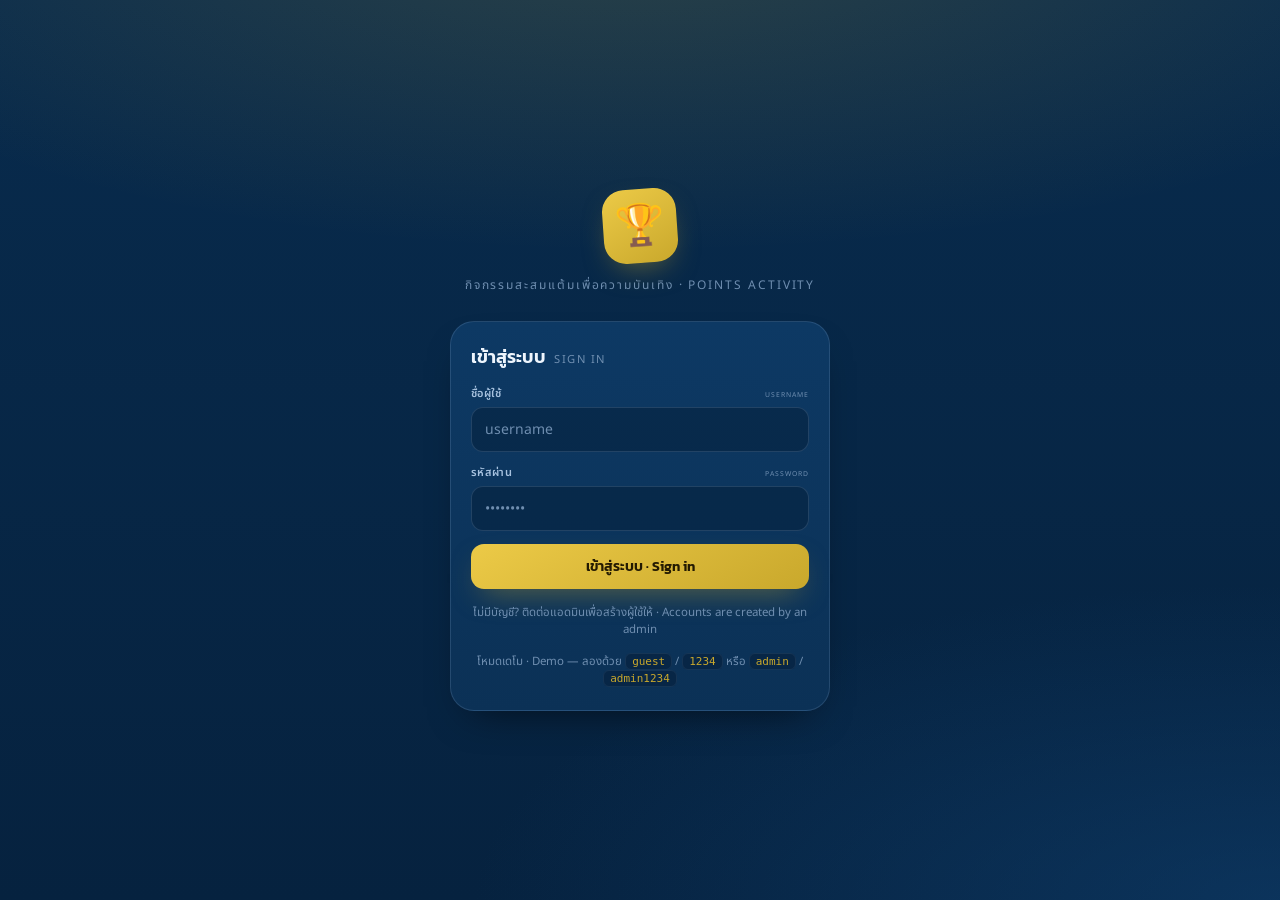
==== uploads/worldcup/static/index.html @ 374d7486 "Champion pool is now an admin-managed team list (add/remove) Instead of deriving the pickable teams " ====
<!DOCTYPE html>
<html lang="th">
<head>
<meta charset="UTF-8">
<meta name="viewport" content="width=device-width, initial-scale=1, viewport-fit=cover, maximum-scale=1">
<!-- belt-and-suspenders against proxies that ignore the HTTP no-store header -->
<meta http-equiv="Cache-Control" content="no-store">
<meta http-equiv="Pragma" content="no-cache">
<meta http-equiv="Expires" content="0">
<title>Event For Friend · Points Activity</title>
<link rel="preconnect" href="https://fonts.googleapis.com">
<link rel="preconnect" href="https://fonts.gstatic.com" crossorigin>
<link href="https://fonts.googleapis.com/css2?family=Kanit:ital,wght@0,400;0,500;0,600;0,700;1,600;1,700&family=Noto+Sans+Thai:wght@400;500;600&display=swap" rel="stylesheet">
<link rel="stylesheet" href="styles.css?v=13">
</head>
<body>

<!-- ══ LOGIN (self-registration disabled — Admin creates users) ══ -->
<div class="auth" id="authScreen">
  <div class="auth-inner">
    <div class="auth-logo">
      <div class="cup-big">🏆</div>
      <p>กิจกรรมสะสมแต้มเพื่อความบันเทิง · Points Activity</p>
    </div>
    <div class="auth-card">
      <div class="auth-title">เข้าสู่ระบบ <span class="en">Sign in</span></div>
      <div class="auth-err" id="authErr"></div>
      <form id="loginForm" onsubmit="App.doLogin(event)">
        <div class="form-row">
          <label class="fld">ชื่อผู้ใช้ <span class="en">Username</span></label>
          <input class="in" id="loginUser" autocomplete="username" placeholder="username" required>
        </div>
        <div class="form-row">
          <label class="fld">รหัสผ่าน <span class="en">Password</span></label>
          <input class="in" id="loginPass" type="password" autocomplete="current-password" placeholder="••••••••" required>
        </div>
        <button class="btn btn-gold btn-block" type="submit">เข้าสู่ระบบ · Sign in</button>
      </form>
      <div class="auth-note">ไม่มีบัญชี? ติดต่อแอดมินเพื่อสร้างผู้ใช้ให้ · Accounts are created by an admin</div>
      <div class="hint-creds" id="demoHint" style="display:none">
        โหมดเดโม · Demo — ลองด้วย <code>guest</code> / <code>1234</code> หรือ <code>admin</code> / <code>admin1234</code>
      </div>
    </div>
  </div>
</div>

<!-- ══ APP ════════════════════════════════════════════════════ -->
<div class="shell" id="appShell" style="display:none">
  <div class="demo-flag" id="demoFlag">⚡ โหมดเดโม — Demo mode (ไม่ได้เชื่อมต่อเซิร์ฟเวอร์)</div>

  <header class="appbar">
    <div class="brand">
      <div class="cup">🏆</div>
      <div class="t"><b>Event For Friend</b><span>Points Activity</span></div>
    </div>
    <div class="appbar-user">
      <button class="icon-btn" id="tweakBtn" title="ปรับแต่ง / Tweaks" onclick="Tweaks.toggle()">⚙</button>
      <button class="avatar" id="topAvatar" title="โปรไฟล์ / Profile" onclick="App.openProfile()">?</button>
      <button class="icon-btn" title="ออกจากระบบ / Logout" onclick="App.logout()">⏻</button>
    </div>
  </header>

  <main class="scroll" id="scroll">

    <!-- ── PREDICT ── -->
    <section class="view active" id="view-matches" data-screen-label="Predict">
      <div id="meHero"></div>
      <div id="nextHero"></div>
      <div class="section-label"><span class="dot"></span> นัดที่เปิดให้ทาย · Open fixtures</div>
      <div id="matchList"></div>
    </section>

    <!-- ── RESULTS ── -->
    <section class="view" id="view-results" data-screen-label="Results">
      <div class="page-head">
        <h1>ผลการแข่งขัน <span class="en">Results</span></h1>
        <div class="sub">นัดที่จบแล้ว แยกตามรอบ · finished fixtures by stage</div>
      </div>
      <div id="resultsSummary"></div>
      <div id="resultsList"></div>
    </section>

    <!-- ── LEADERBOARD ── -->
    <section class="view" id="view-leaderboard" data-screen-label="Leaderboard">
      <div class="page-head">
        <h1>ตารางคะแนน <span class="en">Leaderboard</span></h1>
        <div class="sub">อันดับจากแต้มทายผล · ranked by points</div>
      </div>
      <div class="lb-phase-tabs" id="lbPhaseTabs"></div>
      <div id="podium"></div>
      <div id="lbList" class="lb-list"></div>
    </section>

    <!-- ── CHAMPION ── -->
    <section class="view" id="view-champion" data-screen-label="Champion">
      <div class="page-head">
        <h1>ทายแชมป์ <span class="en">Champion</span></h1>
        <div class="sub" id="champSub">ทายทีมที่จะได้แชมป์จาก 8 ทีมสุดท้าย</div>
      </div>
      <div id="champBody"></div>
    </section>

    <!-- ── HISTORY ── -->
    <section class="view" id="view-history" data-screen-label="History">
      <div class="page-head">
        <h1>ประวัติการทาย <span class="en">My Predictions</span></h1>
        <div class="sub">ผลการทายทั้งหมดของคุณ · everything you've called</div>
      </div>
      <div id="histSummary"></div>
      <div id="histList" class="hist"></div>
    </section>

    <!-- ── ADMIN ── -->
    <section class="view" id="view-admin" data-screen-label="Admin">
      <div class="page-head">
        <h1>แอดมิน <span class="en">Admin</span></h1>
        <div class="sub">จัดการนัด · ผู้ใช้ · ทีม · ข้อมูล</div>
      </div>

      <!-- New fixture -->
      <div class="card">
        <div class="section-label" style="margin-top:0"><span class="dot"></span> เพิ่มนัดใหม่ · New fixture</div>
        <form id="addMatchForm" onsubmit="App.addMatch(event)">
          <div class="form-2">
            <div class="form-row">
              <label class="fld">เจ้าบ้าน <span class="en">Home</span></label>
              <input class="in" id="amHome" list="teamNames" placeholder="Spain" required oninput="App.onTeamInput('home')">
            </div>
            <div class="form-row">
              <label class="fld">ทีมเยือน <span class="en">Away</span></label>
              <input class="in" id="amAway" list="teamNames" placeholder="Germany" required oninput="App.onTeamInput('away')">
            </div>
          </div>

          <div class="form-row">
            <label class="fld">ธงทีม <span class="en">Team flags</span></label>
            <div class="flag-help">เลือกทีมจากทะเบียน → ระบบใส่ธงให้อัตโนมัติ หรือวางลิงก์รูปธง (URL) เอง · auto-filled from the team registry; paste a URL to override</div>
            <div class="form-2">
              <div class="flagpick">
                <span class="flag-prev" id="amHomeFlagPrev"></span>
                <input class="in" id="amHomeFlag" placeholder="ธงเจ้าบ้าน (URL)" autocomplete="off" oninput="App.onFlagInput('home')">
              </div>
              <div class="flagpick">
                <span class="flag-prev" id="amAwayFlagPrev"></span>
                <input class="in" id="amAwayFlag" placeholder="ธงทีมเยือน (URL)" autocomplete="off" oninput="App.onFlagInput('away')">
              </div>
            </div>
          </div>

          <div class="form-row">
            <label class="fld">ทีมต่อ (แฮนดิแคป) <span class="en">Handicap team</span></label>
            <div class="seg" id="amHdcpSel"></div>
          </div>
          <div class="form-2">
            <div class="form-row">
              <label class="fld">ค่าแฮนดิแคป <span class="en">Line</span></label>
              <select class="in" id="amHdcpVal">
                <option value="0">0 — เสมอ (draw)</option>
                <option value="0.25">0.25</option>
                <option value="0.5" selected>0.5</option>
                <option value="0.75">0.75</option>
                <option value="1">1.0</option>
                <option value="1.25">1.25</option>
                <option value="1.5">1.5</option>
                <option value="1.75">1.75</option>
                <option value="2">2.0</option>
                <option value="2.25">2.25</option>
                <option value="2.5">2.5</option>
                <option value="2.75">2.75</option>
                <option value="3">3.0</option>
                <option value="3.25">3.25</option>
                <option value="3.5">3.5</option>
                <option value="3.75">3.75</option>
                <option value="4">4.0</option>
                <option value="4.25">4.25</option>
                <option value="4.5">4.5</option>
                <option value="4.75">4.75</option>
                <option value="5">5.0</option>
              </select>
            </div>
            <div class="form-row">
              <label class="fld">รอบ <span class="en">Stage</span></label>
              <select class="in" id="amStage"></select>
            </div>
          </div>
          <div class="form-row">
            <label class="fld">เวลาเตะ <span class="en">Kickoff</span></label>
            <input class="in" id="amKickoff" type="datetime-local" required>
          </div>
          <button class="btn btn-gold btn-block" type="submit">+ เพิ่มนัด · Add fixture</button>
        </form>
      </div>

      <!-- Champion prediction config -->
      <div class="card">
        <div class="section-label" style="margin-top:0"><span class="dot"></span> 🏆 ทายแชมป์ · Champion prediction</div>
        <div class="faint" style="font-size:11px;margin:-4px 0 10px">ทีมให้เลือกมาจากนัดรอบ Quarter-finals อัตโนมัติ · ปิดรับตามเวลาด้านล่าง · ประกาศแชมป์เมื่อจบเพื่อแจกคะแนน</div>
        <div id="champAdmin"></div>
      </div>

      <!-- Live in-progress scores -->
      <div class="card">
        <div class="section-label" style="margin-top:0"><span class="dot"></span> 🔴 สกอร์สด · กำลังแข่งขัน</div>
        <div class="faint" style="font-size:11px;margin:-4px 0 10px">นัดที่ <b>ผูก event ไว้</b> ระบบจะดึงสกอร์ <b>อัตโนมัติทุก 15 นาที</b> ตั้งแต่เริ่มเตะไป 150 นาที และปิดผลให้เองเมื่อจบเกม — ไม่ต้องเปิดหน้าจอค้างไว้ (กรอกเองด้านล่างได้เสมอ)</div>
        <div style="display:flex;gap:8px;flex-wrap:wrap;margin-bottom:10px">
          <button class="btn btn-ghost btn-sm" onclick="App.loadApiFixtures()">📋 โหลดรายชื่อนัด (ESPN)</button>
          <button class="btn btn-ghost btn-sm" onclick="App.fetchScores()">🔄 ดึงสกอร์ตอนนี้</button>
        </div>
        <div id="liveScores"></div>
      </div>

      <!-- Fixtures / results / lock -->
      <div class="card">
        <div class="section-label" style="margin-top:0"><span class="dot"></span> นัด · ผล · ปิดรับทาย</div>
        <div id="adminMatches"></div>
      </div>

      <!-- Create user -->
      <div class="card">
        <div class="section-label" style="margin-top:0"><span class="dot"></span> สร้างผู้ใช้ · Create user</div>
        <form id="createUserForm" onsubmit="App.createUser(event)">
          <div class="form-row">
            <label class="fld">ชื่อเล่นเจ้าของ User <span class="en">Display name</span></label>
            <input class="in" id="cuName" placeholder="เช่น เจมส์" required>
          </div>
          <div class="form-2">
            <div class="form-row">
              <label class="fld">Username</label>
              <input class="in" id="cuUser" autocomplete="off" placeholder="james" required>
            </div>
            <div class="form-row">
              <label class="fld">Password</label>
              <input class="in" id="cuPass" placeholder="••••••" required>
            </div>
          </div>
          <button class="btn btn-gold btn-block" type="submit">+ สร้างผู้ใช้ · Create</button>
        </form>
        <div id="adminUsers" class="urlist"></div>
      </div>

      <!-- Teams registry -->
      <div class="card">
        <div class="section-label" style="margin-top:0"><span class="dot"></span> ทะเบียนทีม + ธง · Teams &amp; flags</div>
        <div class="flag-help">กำหนดธงของแต่ละทีมไว้ล่วงหน้า เพื่อไม่ต้องใส่ URL ทุกครั้งตอนเพิ่มนัด</div>
        <form id="teamForm" onsubmit="App.saveTeam(event)">
          <div class="flagpick" style="margin-bottom:11px">
            <span class="flag-prev" id="tmPrev"></span>
            <input class="in" id="tmName" placeholder="ชื่อทีม · Team name" autocomplete="off" required oninput="App.updateTeamPrev()">
          </div>
          <div class="form-row">
            <input class="in" id="tmFlag" placeholder="ลิงก์รูปธง · Flag image URL" autocomplete="off" oninput="App.updateTeamPrev()">
          </div>
          <button class="btn btn-gold btn-block" type="submit">บันทึกทีม · Save team</button>
        </form>
        <div id="adminTeams" class="tlist"></div>
      </div>

      <!-- SQL console -->
      <div class="card">
        <div class="section-label" style="margin-top:0"><span class="dot"></span> คอนโซลข้อมูล · Data query (SQL)</div>
        <div class="flag-help">รันได้เฉพาะคำสั่ง <code>SELECT</code> (อ่านอย่างเดียว) บนฐานข้อมูลหลังบ้าน</div>
        <div class="sql-samples">
          <button type="button" onclick="App.sqlSample('SELECT * FROM leaderboard')">leaderboard</button>
          <button type="button" onclick="App.sqlSample('SELECT id, username, display_name FROM users')">users</button>
          <button type="button" onclick="App.sqlSample('SELECT team_home, team_away, stage, status FROM matches')">matches</button>
          <button type="button" onclick="App.sqlSample('SELECT COUNT(*) FROM predictions')">count predictions</button>
        </div>
        <textarea class="in sql-box" id="sqlBox" rows="3" placeholder="SELECT * FROM matches WHERE status='finished'"></textarea>
        <button class="btn btn-gold btn-block" onclick="App.runQuery()">▶ รัน · Run</button>
        <div id="sqlOut" class="sql-out"></div>
      </div>
    </section>

  </main>

  <nav class="tabbar" id="tabbar">
    <button class="tab active" data-view="matches" onclick="App.go('matches')">
      <span class="ic">⚽</span><span class="lb">ทายผล</span><span class="en">Predict</span>
    </button>
    <button class="tab" data-view="results" onclick="App.go('results')">
      <span class="ic">📊</span><span class="lb">ผลแข่ง</span><span class="en">Results</span>
    </button>
    <button class="tab" data-view="leaderboard" onclick="App.go('leaderboard')">
      <span class="ic">🏅</span><span class="lb">คะแนน</span><span class="en">Ranks</span>
    </button>
    <button class="tab" data-view="champion" onclick="App.go('champion')">
      <span class="ic">🏆</span><span class="lb">แชมป์</span><span class="en">Champion</span>
    </button>
    <button class="tab" data-view="history" onclick="App.go('history')">
      <span class="ic">📜</span><span class="lb">ประวัติ</span><span class="en">History</span>
    </button>
    <button class="tab" data-view="admin" id="adminTab" onclick="App.go('admin')" style="display:none">
      <span class="ic">🛠️</span><span class="lb">แอดมิน</span><span class="en">Admin</span>
    </button>
  </nav>
</div>

<datalist id="teamNames"></datalist>
<div id="toast"></div>

<!-- ══ PROFILE / EDIT-USER MODAL ════════════════════════════ -->
<div id="modal" class="modal-overlay" onclick="App.modalBg(event)">
  <div class="modal-card">
    <div class="modal-head"><b id="modalTitle">โปรไฟล์ของฉัน</b><button type="button" onclick="App.closeModal()">×</button></div>
    <form id="profileForm" onsubmit="App.saveProfile(event)">
      <div class="form-row">
        <label class="fld">ชื่อเล่น <span class="en">Display name</span></label>
        <input class="in" id="pfName" autocomplete="off" required>
      </div>
      <div class="form-row" id="pfUserRow" style="display:none">
        <label class="fld">Username</label>
        <input class="in" id="pfUser" autocomplete="off" disabled>
      </div>
      <div class="form-row" id="pfKoRow" style="display:none">
        <label class="fld">สิทธิ์ทายรอบน็อคเอาท์ <span class="en">Knockout access</span></label>
        <div class="tw-toggle" onclick="App.togglePfKnockout()" style="cursor:pointer">
          <span id="pfKoLabel">อนุญาตให้ทาย</span>
          <div class="sw" id="pfKoSw"></div>
        </div>
      </div>
      <div class="form-row">
        <label class="fld">รหัสผ่านใหม่ <span class="en">New password</span></label>
        <input class="in" id="pfPass" autocomplete="new-password" placeholder="เว้นว่างไว้ถ้าไม่เปลี่ยน">
      </div>
      <button class="btn btn-gold btn-block" type="submit">บันทึก · Save</button>
    </form>
  </div>
</div>

<!-- ══ TWEAKS PANEL ══════════════════════════════════════════ -->
<div id="tweaks">
  <div class="tw-head" id="twHead">
    <b>⚙ ปรับแต่ง · Tweaks</b>
    <button onclick="Tweaks.toggle()" title="ปิด">×</button>
  </div>
  <div class="tw-body" id="twBody"></div>
</div>

<script src="flags.js?v=13"></script>
<script src="demo.js?v=13"></script>
<script src="app.js?v=13"></script>
<script src="tweaks.js?v=13"></script>
</body>
</html>
---- uploads/worldcup/static/styles.css ----
/* ─────────────────────────────────────────────────────────────
   ทายผลฟุตบอลโลก 2026 — World Cup Prediction
   Playful / friendly · mobile-first · Navy + Gold
   ───────────────────────────────────────────────────────────── */

:root{
  /* fonts (overridable by Tweaks) */
  --font-display:'Kanit', system-ui, sans-serif;
  --font-body:'Noto Sans Thai','Kanit', system-ui, sans-serif;

  /* brand */
  --navy:#0B3D6B;
  --gold:#C9A82C;        /* overridable accent */
  --gold-bright:#ecca47;

  /* surfaces — navy stack */
  --bg-0:#06223f;
  --bg-1:#082b4d;
  --surface:#0d3964;
  --surface-2:#114578;
  --surface-hi:#15528d;
  --line:rgba(168,200,232,.16);
  --line-soft:rgba(168,200,232,.09);

  /* text */
  --text:#eef5fd;
  --dim:#a6c1de;
  --faint:#6f8eb0;

  /* semantic (shared chroma/lightness, varied hue) */
  --win:oklch(0.74 0.14 150);
  --win-bg:oklch(0.74 0.14 150 / .14);
  --loss:oklch(0.70 0.15 28);
  --loss-bg:oklch(0.70 0.15 28 / .14);
  --half:oklch(0.74 0.13 75);
  --half-bg:oklch(0.74 0.13 75 / .14);
  --draw:oklch(0.74 0.07 250);
  --draw-bg:oklch(0.74 0.07 250 / .14);

  /* geometry */
  --r-lg:24px;
  --r-md:18px;
  --r-sm:12px;
  --pad:18px;
  --gap:14px;
  --shell:480px;

  --shadow:0 18px 40px -22px rgba(0,0,0,.7);
  --shadow-gold:0 12px 30px -12px color-mix(in srgb, var(--gold) 55%, transparent);
}

/* density tweak */
[data-density="compact"]{ --pad:13px; --gap:10px; --r-lg:18px; --r-md:14px; }

*{margin:0;padding:0;box-sizing:border-box}
html{ -webkit-text-size-adjust:100%; }
body{
  font-family:var(--font-body);
  color:var(--text);
  background:
    radial-gradient(120% 60% at 50% -8%, color-mix(in srgb, var(--gold) 18%, transparent), transparent 60%),
    radial-gradient(90% 50% at 100% 100%, rgba(17,69,120,.5), transparent 70%),
    linear-gradient(180deg, var(--bg-1), var(--bg-0));
  background-attachment:fixed;
  min-height:100dvh;
  -webkit-font-smoothing:antialiased;
  font-size:15px;
  line-height:1.45;
}
button{font-family:inherit}
a{color:inherit;text-decoration:none}
::selection{background:var(--gold);color:#1b1402}

/* tiny scrollbar */
::-webkit-scrollbar{width:8px;height:8px}
::-webkit-scrollbar-thumb{background:var(--line);border-radius:8px}

/* monogram flag (Tweaks: flags=mono) */
.mono-flag{
  display:inline-grid;place-items:center;width:1.05em;height:1.05em;border-radius:7px;
  font-family:var(--font-display);font-weight:700;font-size:.5em;line-height:1;
  background:var(--surface-2);color:var(--gold-bright);border:1px solid var(--line);
  vertical-align:middle;letter-spacing:0;filter:none;
}
.tm .mono-flag,.side .mono-flag{font-size:.42em;width:1.1em;height:1.1em;border-radius:10px}
.h-teams .mono-flag,.am-fixt .mono-flag,.pbtn .mono-flag{font-size:.85em;width:1.5em;height:1.5em;border-radius:6px}

/* image flag (admin-defined) — sized to match the emoji box of its context */
.flag-img{display:inline-grid;place-items:center;overflow:hidden;border-radius:5px;line-height:0;vertical-align:middle;filter:none}
.flag-img img{width:1.32em;height:.92em;object-fit:cover;border-radius:5px;display:block;box-shadow:0 2px 5px rgba(0,0,0,.4)}
.tm .flag-img img,.side .flag-img img{border-radius:7px}
.flag-img.img-fail{width:1.05em;height:1.05em;border-radius:7px;background:var(--surface-2);border:1px solid var(--line)}
.flag-img.img-fail::after{content:attr(data-mono);font-family:var(--font-display);font-weight:700;font-size:.5em;color:var(--gold-bright)}
.tm .flag-img.img-fail,.side .flag-img.img-fail{font-size:.42em;width:1.1em;height:1.1em}

/* eyebrow / bilingual sub-label */
.en{font-family:var(--font-body);font-weight:400;letter-spacing:.14em;text-transform:uppercase;font-size:.62em;color:var(--faint)}
.muted{color:var(--dim)}
.faint{color:var(--faint)}

/* ── App shell — phone width centered ─────────────────────── */
.shell{
  max-width:var(--shell);
  margin:0 auto;
  min-height:100dvh;
  display:flex;
  flex-direction:column;
  position:relative;
  background:linear-gradient(180deg, rgba(13,57,100,.28), rgba(6,34,63,.0) 240px);
}
@media(min-width:520px){
  .shell{ border-left:1px solid var(--line-soft); border-right:1px solid var(--line-soft); }
}

/* ── Top app bar ──────────────────────────────────────────── */
.appbar{
  position:sticky;top:0;z-index:40;
  display:flex;align-items:center;justify-content:space-between;
  padding:14px 18px 12px;
  backdrop-filter:blur(14px);
  background:linear-gradient(180deg, rgba(8,43,77,.92), rgba(8,43,77,.62));
  border-bottom:1px solid var(--line-soft);
}
.brand{display:flex;align-items:center;gap:10px;font-family:var(--font-display);font-weight:700}
.brand .cup{
  width:34px;height:34px;border-radius:11px;display:grid;place-items:center;font-size:18px;
  background:linear-gradient(150deg, var(--gold-bright), var(--gold));
  color:#231a02;box-shadow:var(--shadow-gold);
}
.brand .t{line-height:1.05}
.brand .t b{font-size:15px;letter-spacing:.2px}
.brand .t span{display:block;font-size:9.5px;letter-spacing:.2em;text-transform:uppercase;color:var(--faint);font-family:var(--font-body)}
.appbar-user{display:flex;align-items:center;gap:9px}
.avatar{
  width:34px;height:34px;border-radius:50%;display:grid;place-items:center;
  font-family:var(--font-display);font-weight:600;font-size:14px;
  background:var(--surface-2);color:var(--gold);border:1px solid var(--line);
}
.icon-btn{
  width:34px;height:34px;border-radius:11px;border:1px solid var(--line);
  background:rgba(255,255,255,.03);color:var(--dim);cursor:pointer;display:grid;place-items:center;
  font-size:15px;transition:.18s;
}
.icon-btn:hover{background:var(--surface-2);color:var(--text)}

/* ── Scroll area ──────────────────────────────────────────── */
.scroll{flex:1;overflow-y:auto;padding:18px 16px 110px;}
.view{display:none}
.view.active{display:block}
@media(prefers-reduced-motion:no-preference){
  .view.active{animation:rise .32s cubic-bezier(.2,.7,.3,1)}
}
@keyframes rise{from{transform:translateY(10px)}to{transform:none}}

.page-head{margin:2px 2px 16px}
.page-head h1{font-family:var(--font-display);font-weight:600;font-size:23px;letter-spacing:.2px;display:flex;align-items:baseline;gap:9px}
.page-head .sub{color:var(--faint);font-size:12px;margin-top:2px}

/* ── Cards ────────────────────────────────────────────────── */
.card{
  background:linear-gradient(180deg, var(--surface), color-mix(in srgb, var(--surface) 86%, #000));
  border:1px solid var(--line);
  border-radius:var(--r-lg);
  padding:var(--pad);
}
.card + .card{margin-top:var(--gap)}
[data-cardstyle="glassy"] .card{
  background:rgba(20,66,114,.45);
  backdrop-filter:blur(10px);
}

/* ── Hero: my stats strip ─────────────────────────────────── */
.mecard{
  position:relative;overflow:hidden;
  background:
    radial-gradient(120% 130% at 100% 0%, color-mix(in srgb, var(--gold) 26%, transparent), transparent 55%),
    linear-gradient(150deg, var(--surface-hi), var(--navy));
  border:1px solid color-mix(in srgb, var(--gold) 30%, var(--line));
  border-radius:var(--r-lg);
  padding:16px 18px;
  box-shadow:var(--shadow);
}
.mecard::after{
  content:"";position:absolute;right:-30px;top:-40px;width:150px;height:150px;border-radius:50%;
  background:repeating-linear-gradient(45deg, rgba(255,255,255,.05) 0 9px, transparent 9px 18px);
  opacity:.5;pointer-events:none;
}
.mecard .hello{font-size:12px;color:var(--dim)}
.mecard .name{font-family:var(--font-display);font-weight:600;font-size:19px;margin-top:1px}
.me-stats{display:grid;grid-template-columns:repeat(3,1fr);gap:10px;margin-top:14px}
.stat{background:rgba(6,34,63,.5);border:1px solid var(--line-soft);border-radius:var(--r-sm);padding:10px 8px;text-align:center}
.stat .v{font-family:var(--font-display);font-weight:700;font-size:22px;line-height:1;color:var(--gold-bright)}
.stat .v small{font-size:12px;font-weight:600;color:var(--dim)}
.stat .k{font-size:10.5px;color:var(--faint);margin-top:5px;letter-spacing:.03em}
.stat-hot{border-color:color-mix(in srgb,var(--gold) 45%,transparent);background:color-mix(in srgb,var(--gold) 12%,rgba(6,34,63,.5))}
.rankpill{
  position:absolute;top:16px;right:16px;display:flex;align-items:center;gap:6px;
  background:rgba(6,34,63,.55);border:1px solid var(--line);border-radius:999px;padding:5px 11px 5px 8px;
}
.rankpill .hash{color:var(--gold);font-family:var(--font-display);font-weight:700;font-size:16px}
.rankpill .lbl{font-size:10px;color:var(--faint);text-transform:uppercase;letter-spacing:.12em}

/* ── Next match countdown ─────────────────────────────────── */
.next-wrap{margin-top:var(--gap)}
.section-label{display:flex;align-items:center;gap:8px;margin:22px 2px 11px;font-size:12px;letter-spacing:.04em;color:var(--dim);text-transform:uppercase;font-weight:600}
.section-label::after{content:"";flex:1;height:1px;background:var(--line-soft)}
.section-label .dot{width:7px;height:7px;border-radius:50%;background:var(--gold);box-shadow:0 0 0 4px color-mix(in srgb,var(--gold) 22%,transparent)}

.nextcard{
  position:relative;overflow:hidden;
  background:linear-gradient(135deg, var(--navy), #0a3157 70%);
  border:1px solid var(--line);border-radius:var(--r-lg);padding:16px 16px 18px;box-shadow:var(--shadow);
}
.nextcard .ribbon{
  display:inline-flex;align-items:center;gap:6px;font-size:10.5px;font-weight:700;letter-spacing:.1em;text-transform:uppercase;
  color:#231a02;background:linear-gradient(90deg,var(--gold-bright),var(--gold));padding:4px 10px;border-radius:999px;
}
.nextcard .vs-row{display:flex;align-items:center;justify-content:center;gap:14px;margin:16px 0 4px}
.tm{display:flex;flex-direction:column;align-items:center;gap:7px;flex:1;min-width:0}
.tm .flag{font-size:40px;line-height:1;filter:drop-shadow(0 4px 8px rgba(0,0,0,.4))}
.tm .nm{font-family:var(--font-display);font-weight:600;font-size:14px;text-align:center;line-height:1.1;min-height:2.2em;display:flex;align-items:flex-start;justify-content:center}
.vs-mid{display:flex;flex-direction:column;align-items:center;gap:3px}
.vs-mid .vs{font-family:var(--font-display);font-style:italic;font-weight:700;color:var(--faint);font-size:14px}

.countdown{display:flex;justify-content:center;gap:8px;margin-top:14px}
.cd-unit{background:rgba(6,34,63,.6);border:1px solid var(--line-soft);border-radius:12px;padding:8px 0;width:58px;text-align:center}
.cd-unit b{display:block;font-family:var(--font-display);font-weight:700;font-size:24px;color:var(--gold-bright);line-height:1;font-variant-numeric:tabular-nums}
.cd-unit span{font-size:9.5px;color:var(--faint);letter-spacing:.1em;text-transform:uppercase}
.cd-sep{font-family:var(--font-display);font-weight:700;font-size:22px;color:var(--faint);align-self:center}
.cd-live{text-align:center;margin-top:12px;font-size:12px;color:var(--loss);font-weight:600}

/* ── Match card ───────────────────────────────────────────── */
.match{
  background:linear-gradient(180deg, var(--surface), color-mix(in srgb, var(--surface) 88%, #000));
  border:1px solid var(--line);border-radius:var(--r-md);padding:14px;transition:.2s;
}
.match + .match{margin-top:12px}
.match:hover{border-color:color-mix(in srgb,var(--gold) 30%,var(--line))}
.match.is-finished{opacity:.96}
.match-top{display:flex;align-items:center;justify-content:space-between;margin-bottom:12px;gap:8px}
.ko{font-size:11.5px;color:var(--faint);display:flex;align-items:center;gap:6px}
.chip{font-size:10.5px;font-weight:700;padding:3px 9px;border-radius:999px;letter-spacing:.04em;white-space:nowrap}
.chip-live{background:var(--loss-bg);color:var(--loss);border:1px solid color-mix(in srgb,var(--loss) 35%,transparent)}
.chip-soon{background:var(--win-bg);color:var(--win);border:1px solid color-mix(in srgb,var(--win) 30%,transparent)}
.chip-done{background:var(--draw-bg);color:var(--draw);border:1px solid color-mix(in srgb,var(--draw) 30%,transparent)}
.chip-open{background:color-mix(in srgb,var(--gold) 16%,transparent);color:var(--gold-bright);border:1px solid color-mix(in srgb,var(--gold) 32%,transparent)}

/* fixture: explicit grid so flag / name / hint each sit on their own
   aligned row, regardless of name length or which side has a handicap. */
.fixture{
  display:grid;
  grid-template-columns:1fr auto 1fr;
  grid-template-rows:auto auto auto;
  align-items:start;justify-items:center;
  column-gap:8px;row-gap:5px;
}
.fx-flag{grid-row:1}
.fx-flag.fx-h{grid-column:1}
.fx-flag.fx-a{grid-column:3}
.fx-flag .flag{font-size:34px;line-height:1;filter:drop-shadow(0 3px 6px rgba(0,0,0,.35))}
.fx-name{grid-row:2;font-family:var(--font-display);font-weight:600;font-size:13.5px;text-align:center;line-height:1.12;align-self:start}
.fx-name.fx-h{grid-column:1}
.fx-name.fx-a{grid-column:3}
.fx-hint{grid-row:3;font-size:10px;color:var(--gold);font-weight:600;min-height:13px}
.fx-hint.fx-h{grid-column:1}
.fx-hint.fx-a{grid-column:3}
.mid{grid-column:2;grid-row:1 / span 3;align-self:center;display:flex;flex-direction:column;align-items:center;gap:4px;min-width:54px}
.mid .score{font-family:var(--font-display);font-weight:700;font-size:25px;color:var(--gold-bright);line-height:1;font-variant-numeric:tabular-nums}
.mid .vstxt{font-family:var(--font-display);font-style:italic;color:var(--faint);font-size:13px;font-weight:600}

/* handicap line */
.hdcp{
  margin-top:11px;display:flex;align-items:center;justify-content:center;gap:8px;
  font-size:11.5px;color:var(--dim);background:rgba(6,34,63,.45);border:1px solid var(--line-soft);
  border-radius:999px;padding:6px 12px;
}
.hdcp b{color:var(--gold-bright);font-family:var(--font-display);font-weight:600}
.hdcp .qmark{cursor:help;width:15px;height:15px;border-radius:50%;border:1px solid var(--line);display:inline-grid;place-items:center;font-size:9px;color:var(--faint)}

/* predict buttons */
.predict{display:grid;grid-template-columns:1fr 1fr;gap:8px;margin-top:12px}
.pbtn{
  min-height:46px;border:1.5px solid var(--line);background:rgba(6,34,63,.4);color:var(--dim);
  border-radius:13px;cursor:pointer;font-family:var(--font-display);font-weight:600;font-size:13.5px;
  display:flex;align-items:center;justify-content:center;gap:7px;transition:.16s;padding:0 8px;
}
.pbtn .f{font-size:18px}
.pbtn:hover{border-color:var(--gold);color:var(--text);transform:translateY(-1px)}
.pbtn:active{transform:translateY(0)}
.pbtn.sel{background:linear-gradient(150deg,var(--gold-bright),var(--gold));color:#231a02;border-color:transparent;box-shadow:var(--shadow-gold)}
.pbtn.correct{background:var(--win-bg);color:var(--win);border-color:color-mix(in srgb,var(--win) 45%,transparent)}
.pbtn.wrong{background:var(--loss-bg);color:var(--loss);border-color:color-mix(in srgb,var(--loss) 40%,transparent)}
.pbtn.locked{opacity:.55;cursor:not-allowed}

.predicted-tag{margin-top:11px;display:flex;align-items:center;justify-content:center;gap:7px;font-size:12px;color:var(--dim)}
.predicted-tag b{color:var(--gold-bright);font-family:var(--font-display);font-weight:600}
.locked-note{margin-top:11px;text-align:center;font-size:12px;color:var(--loss);font-weight:600}

/* points badge */
.pts{font-family:var(--font-display);font-weight:700;font-size:12px;padding:4px 11px;border-radius:999px;white-space:nowrap}
.pts-2{background:var(--win-bg);color:var(--win);border:1px solid color-mix(in srgb,var(--win) 40%,transparent)}
.pts-15{background:var(--half-bg);color:var(--half);border:1px solid color-mix(in srgb,var(--half) 40%,transparent)}
.pts-1{background:var(--draw-bg);color:var(--draw);border:1px solid color-mix(in srgb,var(--draw) 40%,transparent)}
.pts-05{background:var(--loss-bg);color:var(--loss);border:1px solid color-mix(in srgb,var(--loss) 35%,transparent)}
.pts-0{background:rgba(255,255,255,.05);color:var(--faint);border:1px solid var(--line-soft)}
.pts-pending{background:rgba(255,255,255,.04);color:var(--faint);border:1px dashed var(--line)}

/* result strip on finished match */
.result-strip{margin-top:11px;display:flex;align-items:center;justify-content:center;gap:10px}

/* ── Leaderboard ──────────────────────────────────────────── */
.podium{display:grid;grid-template-columns:1fr 1.15fr 1fr;align-items:end;gap:9px;margin-bottom:18px}
.pod{position:relative;border-radius:16px 16px 12px 12px;padding:12px 6px 12px;text-align:center;border:1px solid var(--line)}
.pod .medal{font-size:22px;line-height:1}
.pod .pod-av{width:44px;height:44px;border-radius:50%;margin:6px auto 5px;display:grid;place-items:center;font-family:var(--font-display);font-weight:700;font-size:17px}
.pod .pod-nm{font-family:var(--font-display);font-weight:600;font-size:12.5px;line-height:1.1;white-space:nowrap;overflow:hidden;text-overflow:ellipsis}
.pod .pod-pts{font-family:var(--font-display);font-weight:700;font-size:18px;margin-top:3px}
.pod .pod-pts small{font-size:10px;color:var(--faint);font-weight:500}
.pod-1{background:linear-gradient(180deg, color-mix(in srgb,var(--gold) 30%,var(--surface)), var(--surface));border-color:color-mix(in srgb,var(--gold) 45%,transparent);padding-bottom:26px;box-shadow:var(--shadow-gold)}
.pod-1 .pod-av{background:linear-gradient(150deg,var(--gold-bright),var(--gold));color:#231a02}
.pod-1 .pod-pts{color:var(--gold-bright)}
.pod-2{background:linear-gradient(180deg, rgba(176,196,222,.18), var(--surface));border-color:rgba(176,196,222,.35)}
.pod-2 .pod-av{background:#b3c4d8;color:#15314f}
.pod-2 .pod-pts{color:#cdd9e8}
.pod-3{background:linear-gradient(180deg, rgba(190,140,90,.2), var(--surface));border-color:rgba(190,140,90,.4)}
.pod-3 .pod-av{background:#c08a52;color:#2a1a0a}
.pod-3 .pod-pts{color:#e0b483}

.lb-phase-tabs{display:flex;gap:4px;margin-bottom:16px;padding:4px;border-radius:14px;background:rgba(6,34,63,.6);border:1px solid var(--line-soft)}
.lb-phase-tab{flex:1;white-space:nowrap;padding:9px 6px;border-radius:10px;border:none;background:none;color:var(--faint);font-family:var(--font-display);font-weight:600;font-size:12.5px;cursor:pointer;transition:.16s}
.lb-phase-tab:hover{color:var(--dim)}
.lb-phase-tab.active{background:linear-gradient(150deg,var(--gold-bright),var(--gold));color:#231a02;box-shadow:var(--shadow-gold)}
.lb-phase-tab.active:hover{color:#231a02}

.lb-list{display:flex;flex-direction:column;gap:8px}
.lb-row{display:flex;align-items:center;gap:12px;padding:11px 13px;border-radius:14px;border:1px solid var(--line-soft);background:rgba(13,57,100,.4);transition:.15s}
.lb-row:hover{background:var(--surface-2)}
.lb-row .rk{width:26px;text-align:center;font-family:var(--font-display);font-weight:700;font-size:15px;color:var(--faint)}
.lb-row .lb-av,.urow .lb-av{width:36px;height:36px;border-radius:50%;display:grid;place-items:center;font-family:var(--font-display);font-weight:600;font-size:14px;background:var(--surface-2);color:var(--gold);flex-shrink:0}
.lb-row .lb-info,.urow .lb-info{flex:1;min-width:0}
.lb-row .lb-nm,.urow .lb-nm{font-family:var(--font-display);font-weight:600;font-size:14px;white-space:nowrap;overflow:hidden;text-overflow:ellipsis}
.lb-row .lb-meta,.urow .lb-meta{font-size:11px;color:var(--faint);margin-top:1px}
.lb-row .lb-pts{font-family:var(--font-display);font-weight:700;font-size:18px;color:var(--gold-bright);font-variant-numeric:tabular-nums}
.lb-row .lb-pts small{font-size:10px;color:var(--faint);font-weight:500}
.lb-row.me{border-color:color-mix(in srgb,var(--gold) 50%,transparent);background:color-mix(in srgb,var(--gold) 9%,var(--surface));box-shadow:var(--shadow-gold)}
.you-tag{font-size:9.5px;border-radius:999px;padding:1px 7px;font-weight:700;margin-left:6px;white-space:nowrap}
.lb-row.me .you-tag{color:#231a02;background:var(--gold)}

/* ── History ──────────────────────────────────────────────── */
.hist{display:flex;flex-direction:column;gap:10px}
.hrow{display:flex;align-items:center;gap:12px;padding:12px 14px;border-radius:14px;border:1px solid var(--line-soft);background:rgba(13,57,100,.4)}
.hrow .h-fixt{flex:1;min-width:0}
.h-teams{display:flex;align-items:center;gap:7px;font-family:var(--font-display);font-weight:600;font-size:13.5px}
.h-teams .sc{color:var(--gold-bright)}
.h-pick{font-size:11.5px;color:var(--faint);margin-top:3px}
.h-pick b{color:var(--gold)}

/* ── Admin ────────────────────────────────────────────────── */
.form-row{display:flex;flex-direction:column;gap:5px;margin-bottom:13px}
.form-2{display:grid;grid-template-columns:1fr 1fr;gap:11px}
label.fld{font-size:11px;color:var(--dim);font-weight:600;letter-spacing:.03em;display:flex;align-items:baseline;gap:6px;flex-wrap:wrap}
label.fld .en{margin-left:auto}
input.in,select.in{
  width:100%;padding:11px 13px;background:rgba(6,34,63,.6);border:1.5px solid var(--line);
  border-radius:12px;color:var(--text);font-size:14px;font-family:var(--font-body);transition:.16s;
}
input.in:focus,select.in:focus{outline:none;border-color:var(--gold);background:rgba(6,34,63,.85)}
input.in::placeholder{color:var(--faint)}

.btn{
  border:none;border-radius:13px;cursor:pointer;font-family:var(--font-display);font-weight:600;font-size:14px;
  padding:12px 18px;transition:.16s;display:inline-flex;align-items:center;justify-content:center;gap:8px;
}
.btn:active{transform:scale(.98)}
.btn-gold{background:linear-gradient(150deg,var(--gold-bright),var(--gold));color:#231a02;box-shadow:var(--shadow-gold)}
.btn-gold:hover{filter:brightness(1.05)}
.btn-block{width:100%}
.btn-ghost{background:rgba(255,255,255,.04);color:var(--dim);border:1px solid var(--line)}
.btn-ghost:hover{background:var(--surface-2);color:var(--text)}
.btn-danger{background:var(--loss-bg);color:var(--loss);border:1px solid color-mix(in srgb,var(--loss) 35%,transparent)}
.btn-danger:hover{background:color-mix(in srgb,var(--loss) 25%,transparent)}
.btn-sm{padding:8px 12px;font-size:12.5px;border-radius:10px}

/* flag picker (admin) */
.flag-help{font-size:10.5px;color:var(--faint);margin-bottom:8px}
.flagpick{position:relative;display:flex;align-items:center}
.flagpick .flag-prev{position:absolute;left:9px;display:grid;place-items:center;width:30px;height:22px;font-size:19px;line-height:1;pointer-events:none;overflow:hidden;border-radius:4px}
.flagpick .flag-prev img{width:30px;height:21px;object-fit:cover;border-radius:4px;display:block}
.flagpick input.in{padding-left:46px}
.flag-palette{display:flex;flex-wrap:wrap;gap:6px;margin-top:10px}
.flag-palette button{
  width:38px;height:30px;border:1px solid var(--line);background:rgba(6,34,63,.5);
  border-radius:9px;cursor:pointer;font-size:19px;line-height:1;display:grid;place-items:center;transition:.13s;padding:0;
}
.flag-palette button:hover{border-color:var(--gold);background:var(--surface-2);transform:translateY(-1px)}

.admin-match{padding:13px 0;border-bottom:1px solid var(--line-soft)}
.admin-match:last-child{border-bottom:none;padding-bottom:0}
/* show ~10 then scroll for the full 104-match list */
#adminMatches{max-height:62vh;overflow-y:auto;padding-right:5px;margin-right:-3px}
.admin-match .am-top{display:flex;align-items:center;justify-content:space-between;gap:8px;margin-bottom:9px}
.am-fixt{display:flex;align-items:center;gap:7px;font-family:var(--font-display);font-weight:600;font-size:13.5px}
.am-form{display:flex;align-items:center;gap:7px;flex-wrap:wrap}
.am-form input.in{width:52px;text-align:center;padding:9px 4px;font-family:var(--font-display);font-weight:700;font-size:16px}
.am-form .dash{color:var(--faint);font-family:var(--font-display);font-weight:700}
/* full-time toggle in the live-score panel */
.fin-chk{display:inline-flex;align-items:center;gap:5px;font-size:12px;color:var(--ink);cursor:pointer;user-select:none}
.fin-chk input{width:auto;margin:0}
/* inline "edit handicap" affordance on admin match cards */
.lnk-edit{background:none;border:none;color:var(--gold,#c8a24a);font:inherit;font-size:11px;cursor:pointer;padding:0 2px;text-decoration:underline}
.in-mini{width:auto;display:inline-block;padding:4px 6px;font-size:12px;vertical-align:middle}
/* LIVE flag under the score on a match card */
.live-tag{font-size:10px;font-weight:800;letter-spacing:.5px;color:var(--loss);margin-top:2px}

/* segmented (admin handicap team selector built dynamically) */
.seg{display:grid;gap:8px;grid-template-columns:1fr 1fr}
.seg button{
  padding:10px;border:1.5px solid var(--line);background:rgba(6,34,63,.5);color:var(--dim);
  border-radius:11px;cursor:pointer;font-family:var(--font-display);font-weight:600;font-size:13px;transition:.15s;
  display:flex;align-items:center;justify-content:center;gap:6px;
}
.seg button.on{background:linear-gradient(150deg,var(--gold-bright),var(--gold));color:#231a02;border-color:transparent}
.seg button:disabled{opacity:.4;cursor:not-allowed}

/* ── Bottom nav ───────────────────────────────────────────── */
.tabbar{
  position:sticky;bottom:0;z-index:40;
  display:grid;grid-auto-flow:column;grid-auto-columns:1fr;
  padding:9px 12px calc(9px + env(safe-area-inset-bottom,0));
  background:linear-gradient(0deg, rgba(6,34,63,.97), rgba(8,43,77,.78));
  backdrop-filter:blur(16px);border-top:1px solid var(--line-soft);
}
.tab{
  border:none;background:none;color:var(--faint);cursor:pointer;
  display:flex;flex-direction:column;align-items:center;gap:3px;padding:6px 4px;border-radius:13px;transition:.16s;
}
.tab .ic{font-size:20px;line-height:1;transition:.16s}
.tab .lb{font-size:10px;font-weight:600;font-family:var(--font-display)}
.tab .en{font-size:8px;letter-spacing:.08em}
.tab.active{color:var(--gold-bright)}
.tab.active .ic{transform:translateY(-1px) scale(1.08);filter:drop-shadow(0 4px 8px color-mix(in srgb,var(--gold) 50%,transparent))}

/* ── Login ────────────────────────────────────────────────── */
.auth{min-height:100dvh;display:flex;flex-direction:column;align-items:center;justify-content:center;padding:24px 18px}
.auth-inner{width:100%;max-width:380px}
.auth-logo{text-align:center;margin-bottom:26px}
.auth-logo .cup-big{
  width:74px;height:74px;border-radius:22px;margin:0 auto 14px;display:grid;place-items:center;font-size:40px;
  background:linear-gradient(150deg,var(--gold-bright),var(--gold));color:#231a02;
  box-shadow:var(--shadow-gold);transform:rotate(-4deg);
}
.auth-logo h1{font-family:var(--font-display);font-weight:700;font-size:25px;line-height:1.1}
.auth-logo .yr{color:var(--gold-bright)}
.auth-logo p{color:var(--faint);font-size:12px;letter-spacing:.16em;text-transform:uppercase;margin-top:6px}
.auth-card{background:linear-gradient(180deg,var(--surface),color-mix(in srgb,var(--surface) 86%,#000));border:1px solid var(--line);border-radius:var(--r-lg);padding:22px 20px;box-shadow:var(--shadow)}
.switch{display:flex;background:rgba(6,34,63,.6);border-radius:13px;padding:4px;margin-bottom:18px;gap:4px}
.switch button{flex:1;padding:10px;border:none;background:none;color:var(--faint);cursor:pointer;border-radius:10px;font-family:var(--font-display);font-weight:600;font-size:13.5px;transition:.16s}
.switch button.on{background:linear-gradient(150deg,var(--gold-bright),var(--gold));color:#231a02}
.auth-err{background:var(--loss-bg);border:1px solid color-mix(in srgb,var(--loss) 35%,transparent);color:var(--loss);border-radius:11px;padding:10px 13px;font-size:12.5px;margin-bottom:14px;display:none}
.auth-err.show{display:block}
.hint-creds{text-align:center;margin-top:16px;font-size:11.5px;color:var(--faint)}
.hint-creds code{background:rgba(6,34,63,.7);border:1px solid var(--line-soft);border-radius:6px;padding:1px 6px;color:var(--gold);font-size:11px}

/* ── Profile / edit-user modal ────────────────────────────── */
.modal-overlay{position:fixed;inset:0;z-index:300;display:none;align-items:center;justify-content:center;padding:22px;
  background:rgba(4,18,34,.72);backdrop-filter:blur(4px)}
.modal-overlay.open{display:flex}
.modal-card{width:100%;max-width:360px;background:linear-gradient(180deg,var(--surface),color-mix(in srgb,var(--surface) 86%,#000));
  border:1px solid var(--line);border-radius:var(--r-lg);padding:20px;box-shadow:var(--shadow)}
.modal-head{display:flex;align-items:center;justify-content:space-between;margin-bottom:16px}
.modal-head b{font-family:var(--font-display);font-weight:600;font-size:16px}
.modal-head button{background:none;border:none;color:var(--faint);font-size:22px;cursor:pointer;line-height:1}
.avatar{cursor:pointer;padding:0}
.urow .u-edit{margin-left:auto}
.empty{text-align:center;padding:42px 20px;color:var(--faint)}
.empty .ico{font-size:42px;opacity:.5;margin-bottom:10px}
.empty .msg{font-size:13.5px}

/* ── Toast ────────────────────────────────────────────────── */
#toast{
  position:fixed;left:50%;bottom:96px;transform:translateX(-50%) translateY(20px);
  background:linear-gradient(150deg,var(--gold-bright),var(--gold));color:#231a02;
  padding:12px 20px;border-radius:14px;font-family:var(--font-display);font-weight:600;font-size:13.5px;
  box-shadow:0 16px 36px -12px rgba(0,0,0,.6);z-index:200;opacity:0;pointer-events:none;transition:.28s;max-width:88%;text-align:center;
}
#toast.show{opacity:1;transform:translateX(-50%) translateY(0)}
#toast.err{background:linear-gradient(150deg,oklch(0.72 0.16 28),oklch(0.6 0.16 28));color:#fff}

/* ── Demo banner ──────────────────────────────────────────── */
.demo-flag{
  display:none;align-items:center;gap:7px;justify-content:center;
  font-size:11px;color:var(--gold-bright);background:color-mix(in srgb,var(--gold) 12%,transparent);
  border-bottom:1px solid var(--line-soft);padding:5px 12px;letter-spacing:.02em;
}
.demo-flag.show{display:flex}

/* ── Tweaks panel ─────────────────────────────────────────── */
#tweaks{
  position:fixed;top:18px;right:18px;z-index:500;width:268px;
  background:rgba(10,43,77,.96);backdrop-filter:blur(18px);
  border:1px solid var(--line);border-radius:18px;box-shadow:0 24px 60px -20px rgba(0,0,0,.8);
  font-family:var(--font-body);display:none;overflow:hidden;
}
#tweaks.open{display:block}
.tw-head{display:flex;align-items:center;justify-content:space-between;padding:13px 15px;border-bottom:1px solid var(--line-soft);cursor:grab}
.tw-head b{font-family:var(--font-display);font-weight:600;font-size:14px}
.tw-head button{background:none;border:none;color:var(--faint);font-size:18px;cursor:pointer;line-height:1}
.tw-body{padding:13px 15px 16px;max-height:72vh;overflow-y:auto}
.tw-sec{font-size:10px;letter-spacing:.12em;text-transform:uppercase;color:var(--faint);margin:13px 0 8px}
.tw-sec:first-child{margin-top:0}
.tw-seg{display:flex;background:rgba(6,34,63,.6);border-radius:10px;padding:3px;gap:3px}
.tw-seg button{flex:1;border:none;background:none;color:var(--dim);padding:7px 4px;border-radius:8px;cursor:pointer;font-size:11.5px;font-weight:600;font-family:var(--font-body);transition:.14s}
.tw-seg button.on{background:var(--gold);color:#231a02}
.tw-swatches{display:flex;gap:8px}
.tw-sw{width:30px;height:30px;border-radius:9px;cursor:pointer;border:2px solid transparent;transition:.14s}
.tw-sw.on{border-color:var(--text);transform:scale(1.08)}
.tw-toggle{display:flex;align-items:center;justify-content:space-between;font-size:12.5px;color:var(--dim);margin-top:4px}
.tw-toggle .sw{width:40px;height:23px;border-radius:999px;background:rgba(6,34,63,.8);border:1px solid var(--line);position:relative;cursor:pointer;transition:.16s}
.tw-toggle .sw::after{content:"";position:absolute;top:2px;left:2px;width:17px;height:17px;border-radius:50%;background:var(--faint);transition:.16s}
.tw-toggle .sw.on{background:var(--gold)}
.tw-toggle .sw.on::after{left:20px;background:#231a02}
.tw-row{margin-bottom:11px}
.tw-row > .lbl{font-size:12px;color:var(--text);margin-bottom:7px;font-weight:600}

/* ════ v3 additions ════════════════════════════════════════ */

/* login (single form) */
.auth-title{font-family:var(--font-display);font-weight:600;font-size:18px;margin-bottom:16px;display:flex;align-items:baseline;gap:8px}
.auth-note{text-align:center;margin-top:15px;font-size:11.5px;color:var(--faint);line-height:1.5}

/* 5-tab nav: a touch tighter */
.tab{padding:6px 2px}
.tab .lb{font-size:9.5px}
.tab .en{font-size:7.5px}

/* stage badge */
.stage-badge{display:inline-block;font-family:var(--font-display);font-weight:700;font-size:9px;letter-spacing:.06em;padding:2px 6px;border-radius:5px;vertical-align:middle;white-space:nowrap}
.stage-group{background:var(--draw-bg);color:var(--draw);border:1px solid color-mix(in srgb,var(--draw) 30%,transparent)}
.stage-ko{background:color-mix(in srgb,var(--gold) 16%,transparent);color:var(--gold-bright);border:1px solid color-mix(in srgb,var(--gold) 32%,transparent)}
.stage-final{background:linear-gradient(90deg,var(--gold-bright),var(--gold));color:#231a02;border:1px solid transparent}
.ko{display:inline-flex;align-items:center;gap:6px;flex-wrap:wrap}

/* closed chip + default-pick suggestion */
.chip-closed{background:var(--loss-bg);color:var(--loss);border:1px solid color-mix(in srgb,var(--loss) 35%,transparent)}
.pbtn{position:relative}
.pbtn.suggested{border-color:color-mix(in srgb,var(--gold) 55%,transparent);border-style:dashed;color:var(--text)}
.pbtn .def-tag{position:absolute;top:-8px;right:8px;font-size:8.5px;font-weight:700;font-family:var(--font-display);letter-spacing:.04em;color:#231a02;background:linear-gradient(90deg,var(--gold-bright),var(--gold));padding:1px 6px;border-radius:999px}

/* monogram preview in admin flag picker */
.mono-prev{display:grid;place-items:center;width:30px;height:22px;border-radius:5px;background:var(--surface-2);color:var(--gold-bright);font-family:var(--font-display);font-weight:700;font-size:11px;border:1px solid var(--line)}

/* ── Results view ─────────────────────────────────────────── */
.res-summary{display:grid;grid-template-columns:repeat(3,1fr);gap:10px;margin-bottom:18px}
.res-summary > div{background:var(--surface);border:1px solid var(--line);border-radius:var(--r-sm);padding:11px 8px;text-align:center}
.res-summary b{display:block;font-family:var(--font-display);font-weight:700;font-size:21px;color:var(--gold-bright);line-height:1}
.res-summary span{display:block;font-size:10px;color:var(--faint);margin-top:5px}
.res-group{margin-bottom:18px}
.res-stage-head{display:flex;align-items:center;gap:9px;position:sticky;top:-1px;z-index:2;
  padding:8px 4px;margin-bottom:7px;background:linear-gradient(180deg,var(--bg-0),color-mix(in srgb,var(--bg-0) 70%,transparent));
  backdrop-filter:blur(6px);font-family:var(--font-display);font-weight:600;font-size:13px}
.res-stage-head i{margin-left:auto;font-style:normal;font-size:11px;color:var(--faint);background:rgba(255,255,255,.05);border-radius:999px;padding:2px 9px}
.rrow{display:flex;align-items:center;gap:10px;padding:9px 12px;border-radius:12px;border:1px solid var(--line-soft);background:rgba(13,57,100,.38)}
.rrow + .rrow{margin-top:6px}
.r-fixt{flex:1;min-width:0;display:grid;grid-template-columns:1fr auto 1fr;align-items:center;gap:8px}
.r-team{display:flex;align-items:center;gap:7px;min-width:0;font-family:var(--font-display);font-weight:600;font-size:13px}
.r-team b{font-weight:600;white-space:nowrap;overflow:hidden;text-overflow:ellipsis}
.r-team.r-h{justify-content:flex-start}
.r-team.r-a{justify-content:flex-end;text-align:right}
.r-team .flag{font-size:20px;flex-shrink:0}
.r-score{font-family:var(--font-display);font-weight:700;font-size:16px;color:var(--gold-bright);font-variant-numeric:tabular-nums;white-space:nowrap}
.r-score i{font-style:normal;color:var(--faint);margin:0 1px}
.r-you{display:flex;flex-direction:column;align-items:flex-end;gap:3px;flex-shrink:0;min-width:62px}
.r-pick{font-size:9.5px;color:var(--faint);white-space:nowrap;max-width:80px;overflow:hidden;text-overflow:ellipsis}

/* ── Admin: users + teams + sql ───────────────────────────── */
.urlist,.tlist{margin-top:14px;display:flex;flex-direction:column;gap:8px;max-height:330px;overflow-y:auto}
.urow{display:flex;align-items:center;gap:11px;padding:9px 11px;border-radius:12px;border:1px solid var(--line-soft);background:rgba(13,57,100,.4)}
.trow{display:flex;align-items:center;gap:10px;padding:8px 11px;border-radius:11px;border:1px solid var(--line-soft);background:rgba(13,57,100,.4)}
.trow .t-prev{flex-shrink:0;font-size:21px;width:30px;display:grid;place-items:center}
.trow .t-prev .flag-img img{width:28px;height:20px}
.trow .t-name{flex:1;min-width:0;font-family:var(--font-display);font-weight:600;font-size:13.5px;white-space:nowrap;overflow:hidden;text-overflow:ellipsis}

.sql-samples{display:flex;flex-wrap:wrap;gap:7px;margin-bottom:10px}
.sql-samples button{font-family:var(--font-body);font-size:11px;color:var(--gold-bright);background:color-mix(in srgb,var(--gold) 10%,transparent);
  border:1px solid color-mix(in srgb,var(--gold) 28%,transparent);border-radius:999px;padding:5px 11px;cursor:pointer;transition:.14s}
.sql-samples button:hover{background:color-mix(in srgb,var(--gold) 20%,transparent)}
.sql-box{font-family:ui-monospace,'SF Mono',Menlo,monospace;font-size:12.5px;resize:vertical;line-height:1.5;margin-bottom:10px}
.sql-out{margin-top:13px}
.sql-meta{font-size:11px;color:var(--faint);margin-bottom:7px}
.sql-empty{font-size:12.5px;color:var(--faint);text-align:center;padding:14px}
.sql-err{font-size:12.5px;color:var(--loss);background:var(--loss-bg);border:1px solid color-mix(in srgb,var(--loss) 30%,transparent);border-radius:10px;padding:10px 13px}
.sql-scroll{overflow:auto;border:1px solid var(--line-soft);border-radius:10px;max-height:340px}
.sql-table{border-collapse:collapse;width:100%;font-size:11.5px;font-family:ui-monospace,Menlo,monospace}
.sql-table th{position:sticky;top:0;background:var(--surface-2);color:var(--gold-bright);text-align:left;padding:8px 10px;white-space:nowrap;border-bottom:1px solid var(--line)}
.sql-table td{padding:7px 10px;border-bottom:1px solid var(--line-soft);white-space:nowrap;color:var(--dim)}
.sql-table tbody tr:hover{background:rgba(255,255,255,.03)}
.sql-table td.ed{background:color-mix(in srgb,var(--gold) 7%,transparent);cursor:text;outline:none;border-left:2px solid color-mix(in srgb,var(--gold) 30%,transparent)}
.sql-table td.ed:focus{background:color-mix(in srgb,var(--gold) 16%,transparent);box-shadow:inset 0 0 0 1px var(--gold)}
.sql-table td.ed.saved{background:var(--win-bg);border-left-color:var(--win)}

/* ── Champion pick reveal (หน้าเปิดเผยผลทายแชมป์) ─────────── */
.champ-rev{display:flex;flex-direction:column;gap:8px}
.champ-rev .crow{padding:12px 14px;border-radius:14px;border:1px solid var(--line-soft);background:rgba(13,57,100,.4)}
.champ-rev .crow.win{border-color:color-mix(in srgb,var(--gold) 55%,transparent);background:color-mix(in srgb,var(--gold) 10%,var(--surface));box-shadow:var(--shadow-gold)}
.champ-rev .chead{display:flex;align-items:center;gap:8px;font-family:var(--font-display);font-weight:600;font-size:14.5px}
.champ-rev .chead i{margin-left:auto;font-style:normal;font-size:11px;color:var(--faint)}
.champ-rev .cnames{margin-top:8px;display:flex;flex-wrap:wrap;gap:6px}
.champ-rev .cnames span{font-size:12px;background:rgba(6,34,63,.5);border:1px solid var(--line-soft);border-radius:999px;padding:3px 10px}
.champ-rev .cnames span.win{background:linear-gradient(150deg,var(--gold-bright),var(--gold));color:#231a02;font-weight:700;border-color:transparent}

/* ── Admin champion pool chips (เพิ่ม/ลบทีมที่ให้ทาย) ──────── */
.chip-pool{display:flex;flex-wrap:wrap;gap:6px}
.team-chip{display:inline-flex;align-items:center;gap:6px;font-size:12.5px;background:rgba(6,34,63,.6);border:1px solid var(--line-soft);border-radius:999px;padding:4px 6px 4px 10px;font-family:var(--font-display);font-weight:600}
.team-chip button{background:var(--loss-bg,rgba(200,60,60,.2));color:var(--loss,#e06a6a);border:none;border-radius:999px;width:18px;height:18px;cursor:pointer;font-size:11px;line-height:1;display:grid;place-items:center}
.team-chip button:hover{background:var(--loss,#e06a6a);color:#fff}
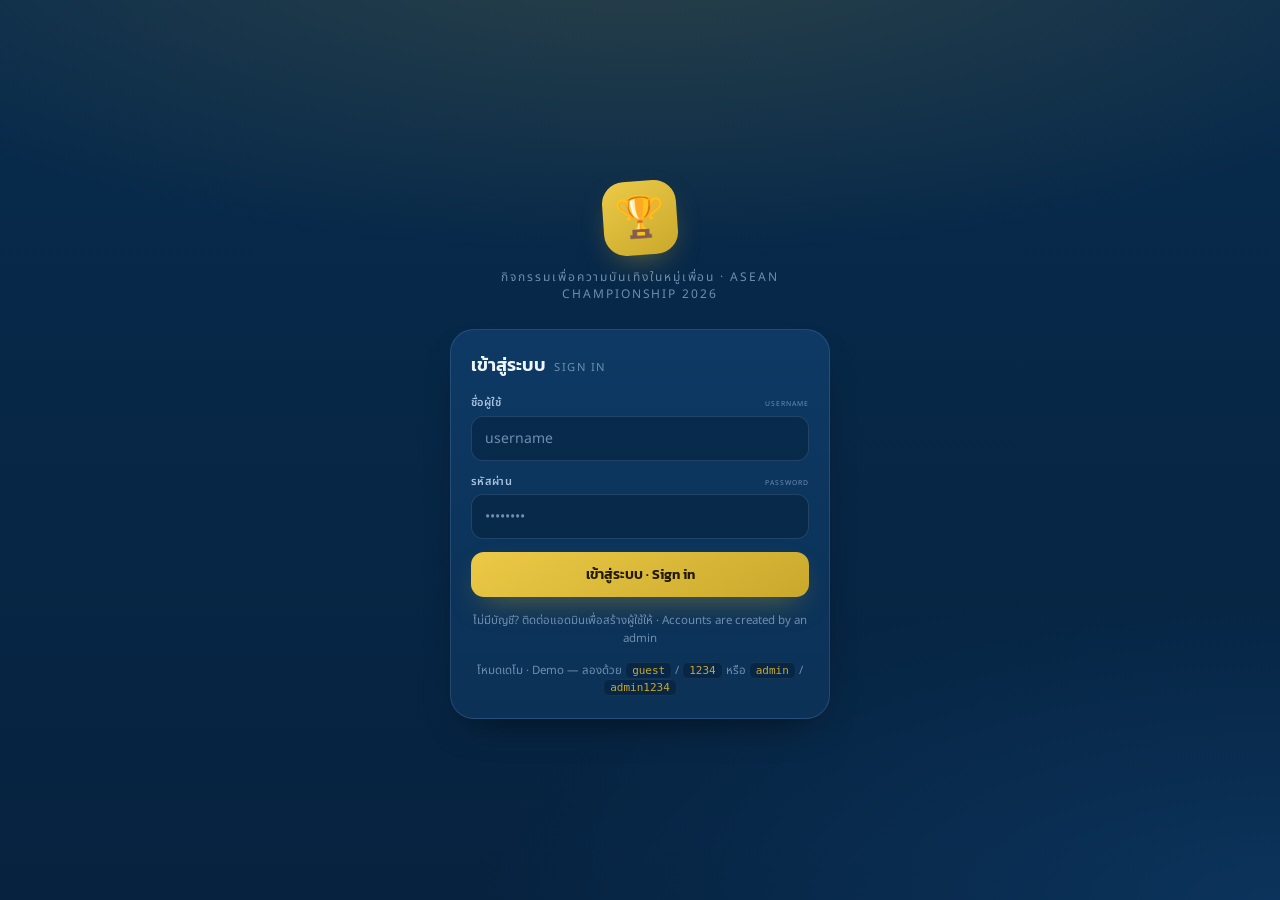
==== commit 905ab6ff: "Replace the points game with a credit-betting system The activity moves from "score points for calli" ====
--- a/uploads/worldcup/static/index.html
+++ b/uploads/worldcup/static/index.html
@@ -7,11 +7,11 @@
 <meta http-equiv="Cache-Control" content="no-store">
 <meta http-equiv="Pragma" content="no-cache">
 <meta http-equiv="Expires" content="0">
-<title>Event For Friend · Points Activity</title>
+<title>Event For Friend · ASEAN Championship 2026</title>
 <link rel="preconnect" href="https://fonts.googleapis.com">
 <link rel="preconnect" href="https://fonts.gstatic.com" crossorigin>
 <link href="https://fonts.googleapis.com/css2?family=Kanit:ital,wght@0,400;0,500;0,600;0,700;1,600;1,700&family=Noto+Sans+Thai:wght@400;500;600&display=swap" rel="stylesheet">
-<link rel="stylesheet" href="styles.css?v=13">
+<link rel="stylesheet" href="styles.css?v=16">
 </head>
 <body>
 
@@ -20,7 +20,7 @@
   <div class="auth-inner">
     <div class="auth-logo">
       <div class="cup-big">🏆</div>
-      <p>กิจกรรมสะสมแต้มเพื่อความบันเทิง · Points Activity</p>
+      <p>กิจกรรมเพื่อความบันเทิงในหมู่เพื่อน · ASEAN Championship 2026</p>
     </div>
     <div class="auth-card">
       <div class="auth-title">เข้าสู่ระบบ <span class="en">Sign in</span></div>
@@ -51,7 +51,7 @@
   <header class="appbar">
     <div class="brand">
       <div class="cup">🏆</div>
-      <div class="t"><b>Event For Friend</b><span>Points Activity</span></div>
+      <div class="t"><b>Event For Friend</b><span>ASEAN Championship 2026</span></div>
     </div>
     <div class="appbar-user">
       <button class="icon-btn" id="tweakBtn" title="ปรับแต่ง / Tweaks" onclick="Tweaks.toggle()">⚙</button>
@@ -62,11 +62,11 @@
 
   <main class="scroll" id="scroll">
 
-    <!-- ── PREDICT ── -->
-    <section class="view active" id="view-matches" data-screen-label="Predict">
+    <!-- ── BET ── -->
+    <section class="view active" id="view-matches" data-screen-label="Bet">
       <div id="meHero"></div>
-      <div id="nextHero"></div>
-      <div class="section-label"><span class="dot"></span> นัดที่เปิดให้ทาย · Open fixtures</div>
+      <div class="section-label"><span class="dot"></span> เลือกวันแข่ง · Matchday</div>
+      <div class="lb-phase-tabs" id="dayTabs"></div>
       <div id="matchList"></div>
     </section>
 
@@ -74,7 +74,7 @@
     <section class="view" id="view-results" data-screen-label="Results">
       <div class="page-head">
         <h1>ผลการแข่งขัน <span class="en">Results</span></h1>
-        <div class="sub">นัดที่จบแล้ว แยกตามรอบ · finished fixtures by stage</div>
+        <div class="sub">นัดที่จบและคิดเงินแล้ว · settled fixtures</div>
       </div>
       <div id="resultsSummary"></div>
       <div id="resultsList"></div>
@@ -83,38 +83,38 @@
     <!-- ── LEADERBOARD ── -->
     <section class="view" id="view-leaderboard" data-screen-label="Leaderboard">
       <div class="page-head">
-        <h1>ตารางคะแนน <span class="en">Leaderboard</span></h1>
-        <div class="sub">อันดับจากแต้มทายผล · ranked by points</div>
-      </div>
-      <div class="lb-phase-tabs" id="lbPhaseTabs"></div>
+        <h1>อันดับ <span class="en">Leaderboard</span></h1>
+        <div class="sub">เรียงตามเครดิตคงเหลือ · ranked by credits</div>
+      </div>
       <div id="podium"></div>
       <div id="lbList" class="lb-list"></div>
-    </section>
-
-    <!-- ── CHAMPION ── -->
-    <section class="view" id="view-champion" data-screen-label="Champion">
-      <div class="page-head">
-        <h1>ทายแชมป์ <span class="en">Champion</span></h1>
-        <div class="sub" id="champSub">ทายทีมที่จะได้แชมป์จาก 8 ทีมสุดท้าย</div>
-      </div>
-      <div id="champBody"></div>
     </section>
 
     <!-- ── HISTORY ── -->
     <section class="view" id="view-history" data-screen-label="History">
       <div class="page-head">
-        <h1>ประวัติการทาย <span class="en">My Predictions</span></h1>
-        <div class="sub">ผลการทายทั้งหมดของคุณ · everything you've called</div>
+        <h1>ประวัติของฉัน <span class="en">My Bets</span></h1>
+        <div class="sub">ทุกบิลที่แทง พร้อมราคาที่ล็อกไว้ · every stake at the price you took</div>
       </div>
       <div id="histSummary"></div>
       <div id="histList" class="hist"></div>
+
+      <div class="section-label"><span class="dot"></span> รายการเครดิต · Credit ledger</div>
+      <div id="ledgerList" class="hist"></div>
     </section>
 
     <!-- ── ADMIN ── -->
     <section class="view" id="view-admin" data-screen-label="Admin">
       <div class="page-head">
         <h1>แอดมิน <span class="en">Admin</span></h1>
-        <div class="sub">จัดการนัด · ผู้ใช้ · ทีม · ข้อมูล</div>
+        <div class="sub">เปิดรับพนันรายวัน · ราคา · เครดิต · ผล</div>
+      </div>
+
+      <!-- Betting days -->
+      <div class="card">
+        <div class="section-label" style="margin-top:0"><span class="dot"></span> 📅 เปิดรับพนันรายวัน · Betting days</div>
+        <div class="flag-help">เปิดทีละวัน — พอเปิดแล้ว ทุกนัดของวันนั้นแทงได้ และแต่ละนัดจะ<b>ปิดตัวเองอัตโนมัติก่อนเตะ 10 นาที</b></div>
+        <div id="adminDays"></div>
       </div>
 
       <!-- New fixture -->
@@ -124,17 +124,17 @@
           <div class="form-2">
             <div class="form-row">
               <label class="fld">เจ้าบ้าน <span class="en">Home</span></label>
-              <input class="in" id="amHome" list="teamNames" placeholder="Spain" required oninput="App.onTeamInput('home')">
+              <input class="in" id="amHome" list="teamNames" placeholder="Thailand" required oninput="App.onTeamInput('home')">
             </div>
             <div class="form-row">
               <label class="fld">ทีมเยือน <span class="en">Away</span></label>
-              <input class="in" id="amAway" list="teamNames" placeholder="Germany" required oninput="App.onTeamInput('away')">
+              <input class="in" id="amAway" list="teamNames" placeholder="Vietnam" required oninput="App.onTeamInput('away')">
             </div>
           </div>
 
           <div class="form-row">
             <label class="fld">ธงทีม <span class="en">Team flags</span></label>
-            <div class="flag-help">เลือกทีมจากทะเบียน → ระบบใส่ธงให้อัตโนมัติ หรือวางลิงก์รูปธง (URL) เอง · auto-filled from the team registry; paste a URL to override</div>
+            <div class="flag-help">เลือกทีมจากทะเบียน → ระบบใส่ธงให้อัตโนมัติ หรือวางลิงก์รูปธง (URL) เอง</div>
             <div class="form-2">
               <div class="flagpick">
                 <span class="flag-prev" id="amHomeFlagPrev"></span>
@@ -153,29 +153,20 @@
           </div>
           <div class="form-2">
             <div class="form-row">
-              <label class="fld">ค่าแฮนดิแคป <span class="en">Line</span></label>
+              <label class="fld">เส้นต่อรอง <span class="en">Line</span></label>
               <select class="in" id="amHdcpVal">
-                <option value="0">0 — เสมอ (draw)</option>
-                <option value="0.25">0.25</option>
-                <option value="0.5" selected>0.5</option>
-                <option value="0.75">0.75</option>
-                <option value="1">1.0</option>
+                <option value="0">0 — ราคาเรียบ</option>
+                <option value="0.25">0.25 — เสมอควบครึ่ง</option>
+                <option value="0.5" selected>0.5 — ครึ่งลูก</option>
+                <option value="0.75">0.75 — ครึ่งควบลูก</option>
+                <option value="1">1.0 — ลูกเต็ม</option>
                 <option value="1.25">1.25</option>
                 <option value="1.5">1.5</option>
                 <option value="1.75">1.75</option>
                 <option value="2">2.0</option>
                 <option value="2.25">2.25</option>
                 <option value="2.5">2.5</option>
-                <option value="2.75">2.75</option>
                 <option value="3">3.0</option>
-                <option value="3.25">3.25</option>
-                <option value="3.5">3.5</option>
-                <option value="3.75">3.75</option>
-                <option value="4">4.0</option>
-                <option value="4.25">4.25</option>
-                <option value="4.5">4.5</option>
-                <option value="4.75">4.75</option>
-                <option value="5">5.0</option>
               </select>
             </div>
             <div class="form-row">
@@ -184,6 +175,14 @@
             </div>
           </div>
           <div class="form-row">
+            <label class="fld">ราคาน้ำ (decimal) <span class="en">Odds</span></label>
+            <div class="flag-help">ใส่แบบ decimal — <code>1.90</code> หมายถึงแทง 100 ชนะได้ 90 (น้ำ 0.90)</div>
+            <div class="form-2">
+              <input class="in" id="amOddsHome" type="number" step="0.01" min="1.01" value="1.90" placeholder="ราคาเจ้าบ้าน">
+              <input class="in" id="amOddsAway" type="number" step="0.01" min="1.01" value="1.90" placeholder="ราคาทีมเยือน">
+            </div>
+          </div>
+          <div class="form-row">
             <label class="fld">เวลาเตะ <span class="en">Kickoff</span></label>
             <input class="in" id="amKickoff" type="datetime-local" required>
           </div>
@@ -191,17 +190,10 @@
         </form>
       </div>
 
-      <!-- Champion prediction config -->
-      <div class="card">
-        <div class="section-label" style="margin-top:0"><span class="dot"></span> 🏆 ทายแชมป์ · Champion prediction</div>
-        <div class="faint" style="font-size:11px;margin:-4px 0 10px">ทีมให้เลือกมาจากนัดรอบ Quarter-finals อัตโนมัติ · ปิดรับตามเวลาด้านล่าง · ประกาศแชมป์เมื่อจบเพื่อแจกคะแนน</div>
-        <div id="champAdmin"></div>
-      </div>
-
       <!-- Live in-progress scores -->
       <div class="card">
         <div class="section-label" style="margin-top:0"><span class="dot"></span> 🔴 สกอร์สด · กำลังแข่งขัน</div>
-        <div class="faint" style="font-size:11px;margin:-4px 0 10px">นัดที่ <b>ผูก event ไว้</b> ระบบจะดึงสกอร์ <b>อัตโนมัติทุก 15 นาที</b> ตั้งแต่เริ่มเตะไป 150 นาที และปิดผลให้เองเมื่อจบเกม — ไม่ต้องเปิดหน้าจอค้างไว้ (กรอกเองด้านล่างได้เสมอ)</div>
+        <div class="faint" style="font-size:11px;margin:-4px 0 10px">นัดที่ <b>ผูก event ไว้</b> ระบบจะดึงสกอร์ <b>อัตโนมัติทุก 15 นาที</b> ตั้งแต่เริ่มเตะไป 150 นาที และคิดเงินให้เองเมื่อจบเกม (กรอกเองด้านล่างได้เสมอ)</div>
         <div style="display:flex;gap:8px;flex-wrap:wrap;margin-bottom:10px">
           <button class="btn btn-ghost btn-sm" onclick="App.loadApiFixtures()">📋 โหลดรายชื่อนัด (ESPN)</button>
           <button class="btn btn-ghost btn-sm" onclick="App.fetchScores()">🔄 ดึงสกอร์ตอนนี้</button>
@@ -209,15 +201,17 @@
         <div id="liveScores"></div>
       </div>
 
-      <!-- Fixtures / results / lock -->
-      <div class="card">
-        <div class="section-label" style="margin-top:0"><span class="dot"></span> นัด · ผล · ปิดรับทาย</div>
+      <!-- Fixtures / odds / results -->
+      <div class="card">
+        <div class="section-label" style="margin-top:0"><span class="dot"></span> นัด · ราคา · ผล</div>
+        <div class="flag-help">แก้ราคาได้จนถึงก่อนเตะ 10 นาที — <b>บิลที่แทงไปแล้วยังใช้ราคาเดิมเสมอ</b></div>
         <div id="adminMatches"></div>
       </div>
 
-      <!-- Create user -->
-      <div class="card">
-        <div class="section-label" style="margin-top:0"><span class="dot"></span> สร้างผู้ใช้ · Create user</div>
+      <!-- Users & credits -->
+      <div class="card">
+        <div class="section-label" style="margin-top:0"><span class="dot"></span> ผู้ใช้ + เครดิต · Users &amp; credits</div>
+        <div class="flag-help">เครดิตเข้าระบบได้ทางเดียวคือแอดมินเติมให้ · ใส่ค่าติดลบเพื่อดึงคืน</div>
         <form id="createUserForm" onsubmit="App.createUser(event)">
           <div class="form-row">
             <label class="fld">ชื่อเล่นเจ้าของ User <span class="en">Display name</span></label>
@@ -232,6 +226,10 @@
               <label class="fld">Password</label>
               <input class="in" id="cuPass" placeholder="••••••" required>
             </div>
+          </div>
+          <div class="form-row">
+            <label class="fld">เครดิตเริ่มต้น <span class="en">Starting credits</span></label>
+            <input class="in" id="cuCredits" type="number" step="1" min="0" value="0" placeholder="0">
           </div>
           <button class="btn btn-gold btn-block" type="submit">+ สร้างผู้ใช้ · Create</button>
         </form>
@@ -260,12 +258,12 @@
         <div class="section-label" style="margin-top:0"><span class="dot"></span> คอนโซลข้อมูล · Data query (SQL)</div>
         <div class="flag-help">รันได้เฉพาะคำสั่ง <code>SELECT</code> (อ่านอย่างเดียว) บนฐานข้อมูลหลังบ้าน</div>
         <div class="sql-samples">
-          <button type="button" onclick="App.sqlSample('SELECT * FROM leaderboard')">leaderboard</button>
-          <button type="button" onclick="App.sqlSample('SELECT id, username, display_name FROM users')">users</button>
-          <button type="button" onclick="App.sqlSample('SELECT team_home, team_away, stage, status FROM matches')">matches</button>
-          <button type="button" onclick="App.sqlSample('SELECT COUNT(*) FROM predictions')">count predictions</button>
+          <button type="button" onclick="App.sqlSample('SELECT display_name, credits FROM users ORDER BY credits DESC')">เครดิต</button>
+          <button type="button" onclick="App.sqlSample('SELECT * FROM bets ORDER BY id DESC LIMIT 50')">บิลล่าสุด</button>
+          <button type="button" onclick="App.sqlSample('SELECT * FROM credit_ledger ORDER BY id DESC LIMIT 50')">ledger</button>
+          <button type="button" onclick="App.sqlSample('SELECT team_home, team_away, handicap_value, odds_home, odds_away, status FROM matches')">matches</button>
         </div>
-        <textarea class="in sql-box" id="sqlBox" rows="3" placeholder="SELECT * FROM matches WHERE status='finished'"></textarea>
+        <textarea class="in sql-box" id="sqlBox" rows="3" placeholder="SELECT * FROM bets WHERE status='settled'"></textarea>
         <button class="btn btn-gold btn-block" onclick="App.runQuery()">▶ รัน · Run</button>
         <div id="sqlOut" class="sql-out"></div>
       </div>
@@ -275,16 +273,13 @@
 
   <nav class="tabbar" id="tabbar">
     <button class="tab active" data-view="matches" onclick="App.go('matches')">
-      <span class="ic">⚽</span><span class="lb">ทายผล</span><span class="en">Predict</span>
+      <span class="ic">⚽</span><span class="lb">แทง</span><span class="en">Bet</span>
     </button>
     <button class="tab" data-view="results" onclick="App.go('results')">
       <span class="ic">📊</span><span class="lb">ผลแข่ง</span><span class="en">Results</span>
     </button>
     <button class="tab" data-view="leaderboard" onclick="App.go('leaderboard')">
-      <span class="ic">🏅</span><span class="lb">คะแนน</span><span class="en">Ranks</span>
-    </button>
-    <button class="tab" data-view="champion" onclick="App.go('champion')">
-      <span class="ic">🏆</span><span class="lb">แชมป์</span><span class="en">Champion</span>
+      <span class="ic">🏅</span><span class="lb">อันดับ</span><span class="en">Ranks</span>
     </button>
     <button class="tab" data-view="history" onclick="App.go('history')">
       <span class="ic">📜</span><span class="lb">ประวัติ</span><span class="en">History</span>
@@ -311,13 +306,6 @@
         <label class="fld">Username</label>
         <input class="in" id="pfUser" autocomplete="off" disabled>
       </div>
-      <div class="form-row" id="pfKoRow" style="display:none">
-        <label class="fld">สิทธิ์ทายรอบน็อคเอาท์ <span class="en">Knockout access</span></label>
-        <div class="tw-toggle" onclick="App.togglePfKnockout()" style="cursor:pointer">
-          <span id="pfKoLabel">อนุญาตให้ทาย</span>
-          <div class="sw" id="pfKoSw"></div>
-        </div>
-      </div>
       <div class="form-row">
         <label class="fld">รหัสผ่านใหม่ <span class="en">New password</span></label>
         <input class="in" id="pfPass" autocomplete="new-password" placeholder="เว้นว่างไว้ถ้าไม่เปลี่ยน">
@@ -336,9 +324,9 @@
   <div class="tw-body" id="twBody"></div>
 </div>
 
-<script src="flags.js?v=13"></script>
-<script src="demo.js?v=13"></script>
-<script src="app.js?v=13"></script>
-<script src="tweaks.js?v=13"></script>
+<script src="flags.js?v=16"></script>
+<script src="demo.js?v=16"></script>
+<script src="app.js?v=16"></script>
+<script src="tweaks.js?v=16"></script>
 </body>
 </html>
--- a/uploads/worldcup/static/styles.css
+++ b/uploads/worldcup/static/styles.css
@@ -598,18 +598,104 @@
 .sql-table td.ed:focus{background:color-mix(in srgb,var(--gold) 16%,transparent);box-shadow:inset 0 0 0 1px var(--gold)}
 .sql-table td.ed.saved{background:var(--win-bg);border-left-color:var(--win)}
 
-/* ── Champion pick reveal (หน้าเปิดเผยผลทายแชมป์) ─────────── */
-.champ-rev{display:flex;flex-direction:column;gap:8px}
-.champ-rev .crow{padding:12px 14px;border-radius:14px;border:1px solid var(--line-soft);background:rgba(13,57,100,.4)}
-.champ-rev .crow.win{border-color:color-mix(in srgb,var(--gold) 55%,transparent);background:color-mix(in srgb,var(--gold) 10%,var(--surface));box-shadow:var(--shadow-gold)}
-.champ-rev .chead{display:flex;align-items:center;gap:8px;font-family:var(--font-display);font-weight:600;font-size:14.5px}
-.champ-rev .chead i{margin-left:auto;font-style:normal;font-size:11px;color:var(--faint)}
-.champ-rev .cnames{margin-top:8px;display:flex;flex-wrap:wrap;gap:6px}
-.champ-rev .cnames span{font-size:12px;background:rgba(6,34,63,.5);border:1px solid var(--line-soft);border-radius:999px;padding:3px 10px}
-.champ-rev .cnames span.win{background:linear-gradient(150deg,var(--gold-bright),var(--gold));color:#231a02;font-weight:700;border-color:transparent}
-
-/* ── Admin champion pool chips (เพิ่ม/ลบทีมที่ให้ทาย) ──────── */
-.chip-pool{display:flex;flex-wrap:wrap;gap:6px}
-.team-chip{display:inline-flex;align-items:center;gap:6px;font-size:12.5px;background:rgba(6,34,63,.6);border:1px solid var(--line-soft);border-radius:999px;padding:4px 6px 4px 10px;font-family:var(--font-display);font-weight:600}
-.team-chip button{background:var(--loss-bg,rgba(200,60,60,.2));color:var(--loss,#e06a6a);border:none;border-radius:999px;width:18px;height:18px;cursor:pointer;font-size:11px;line-height:1;display:grid;place-items:center}
-.team-chip button:hover{background:var(--loss,#e06a6a);color:#fff}
+.r-right{display:flex;align-items:center;gap:8px;flex-shrink:0}
+
+/* ═══ Credit betting ═══════════════════════════════════════════
+   Everything below is specific to staking credits on an Asian
+   handicap: the two price buttons, the stake tray, and the
+   receipt strip listing the bets you already have on a fixture. */
+
+/* pooled stake badge on the handicap line */
+.pool-chip{
+  font-size:10px;font-weight:700;padding:2px 8px;border-radius:999px;white-space:nowrap;
+  background:rgba(255,255,255,.06);color:var(--dim);border:1px solid var(--line-soft);
+}
+
+/* price buttons — name over water, so both sides read at a glance */
+.pbtn{flex-direction:column;gap:2px;min-height:62px;padding:8px 6px}
+.pbtn .pb-name{font-size:12.5px;line-height:1.1;text-align:center}
+.pbtn .pb-odds{
+  font-size:16px;font-weight:700;line-height:1;color:var(--gold-bright);font-variant-numeric:tabular-nums;
+}
+.pbtn.sel .pb-odds{color:#231a02}
+.pbtn .pb-mine{font-size:9.5px;font-weight:600;color:var(--win)}
+.pbtn.sel .pb-mine{color:#3d2f05}
+.pbtn.has-bet{border-color:color-mix(in srgb,var(--win) 45%,transparent)}
+.pbtn:disabled{opacity:.5;cursor:not-allowed;transform:none}
+.pbtn:disabled:hover{border-color:var(--line);color:var(--dim);transform:none}
+
+/* countdown to this match's betting cutoff */
+.cd-cut{
+  margin-top:9px;text-align:center;font-size:11px;color:var(--faint);
+  display:flex;align-items:center;justify-content:center;gap:6px;
+}
+.cd-cut b{font-family:var(--font-display);font-size:14px;color:var(--gold-bright);font-variant-numeric:tabular-nums}
+.cut-lbl{letter-spacing:.04em}
+
+/* stake tray */
+.stake-hint{margin-top:11px;text-align:center;font-size:11.5px;color:var(--faint)}
+.stake-row{margin-top:11px;padding-top:11px;border-top:1px dashed var(--line-soft)}
+.stake-quick{display:flex;flex-wrap:wrap;gap:6px;margin-bottom:9px}
+.stake-quick button{
+  font-family:var(--font-body);font-size:11.5px;color:var(--gold-bright);cursor:pointer;
+  background:color-mix(in srgb,var(--gold) 10%,transparent);
+  border:1px solid color-mix(in srgb,var(--gold) 28%,transparent);
+  border-radius:999px;padding:5px 12px;transition:.14s;
+}
+.stake-quick button:hover{background:color-mix(in srgb,var(--gold) 22%,transparent)}
+.stake-go{display:flex;gap:8px;align-items:stretch}
+.stake-go .in{flex:1;width:auto;padding:9px 12px;font-size:14px}
+.stake-go .btn{white-space:nowrap;flex-shrink:0}
+.stake-prev{margin-top:8px;text-align:center;font-size:11.5px;color:var(--faint)}
+.stake-prev b{color:var(--win);font-family:var(--font-display);font-weight:700}
+.stake-prev .over{color:var(--loss);font-weight:700;margin-left:4px}
+
+/* receipts for bets already placed on this fixture */
+.mybets{margin-top:11px;display:flex;flex-direction:column;gap:6px}
+.mybet{
+  display:flex;align-items:center;gap:8px;flex-wrap:wrap;
+  padding:7px 11px;border-radius:11px;font-size:11.5px;
+  background:rgba(6,34,63,.5);border:1px solid var(--line-soft);
+}
+.mybet .mb-side{font-family:var(--font-display);font-weight:600;color:var(--text);display:flex;align-items:center;gap:5px}
+.mybet .mb-terms{color:var(--faint);font-size:10.5px}
+.mybet .mb-stake{margin-left:auto;font-family:var(--font-display);font-weight:700;color:var(--gold-bright);font-variant-numeric:tabular-nums}
+
+/* matchday banner when the admin hasn't opened (or has closed) the day */
+.day-banner{
+  margin-bottom:12px;padding:11px 14px;border-radius:var(--r-sm);text-align:center;
+  font-size:12.5px;font-weight:600;color:var(--dim);
+  background:rgba(6,34,63,.55);border:1px dashed var(--line);
+}
+
+/* credit ledger amounts */
+.led-amt{text-align:right;flex-shrink:0}
+.led-amt b{display:block;font-family:var(--font-display);font-weight:700;font-size:15px;font-variant-numeric:tabular-nums}
+.led-amt b.up{color:var(--win)}
+.led-amt b.down{color:var(--loss)}
+.led-amt span{font-size:10px;color:var(--faint)}
+
+/* admin row action cluster */
+.urow-act{display:flex;gap:6px;align-items:center;flex-shrink:0;flex-wrap:wrap;justify-content:flex-end}
+
+/* admin fixture rows: labelled number fields so the operator can tell the
+   handicap line from the two prices at a glance */
+.am-line{display:flex;flex-wrap:wrap;align-items:flex-end;gap:7px;margin-top:9px}
+.am-line + .am-line{padding-top:9px;border-top:1px dashed var(--line-soft)}
+.am-lbl{
+  align-self:center;font-size:10px;font-weight:700;letter-spacing:.06em;color:var(--faint);
+  text-transform:uppercase;min-width:26px;
+}
+.am-fld{display:flex;flex-direction:column;gap:2px}
+.am-fld i{font-style:normal;font-size:9.5px;color:var(--faint);padding-left:2px}
+.am-fld .in-mini{width:66px;text-align:center;font-variant-numeric:tabular-nums}
+
+/* matchday tabs scroll horizontally once a tournament gets long */
+#dayTabs{overflow-x:auto;scrollbar-width:none}
+#dayTabs::-webkit-scrollbar{display:none}
+#dayTabs .lb-phase-tab{flex:0 0 auto;padding:9px 12px}
+/* the status chip sits on a gold pill when the tab is active — invert it so it
+   stays legible instead of gold-on-gold */
+#dayTabs .lb-phase-tab.active .chip{
+  background:rgba(35,26,2,.16);color:#231a02;border-color:rgba(35,26,2,.3);
+}
